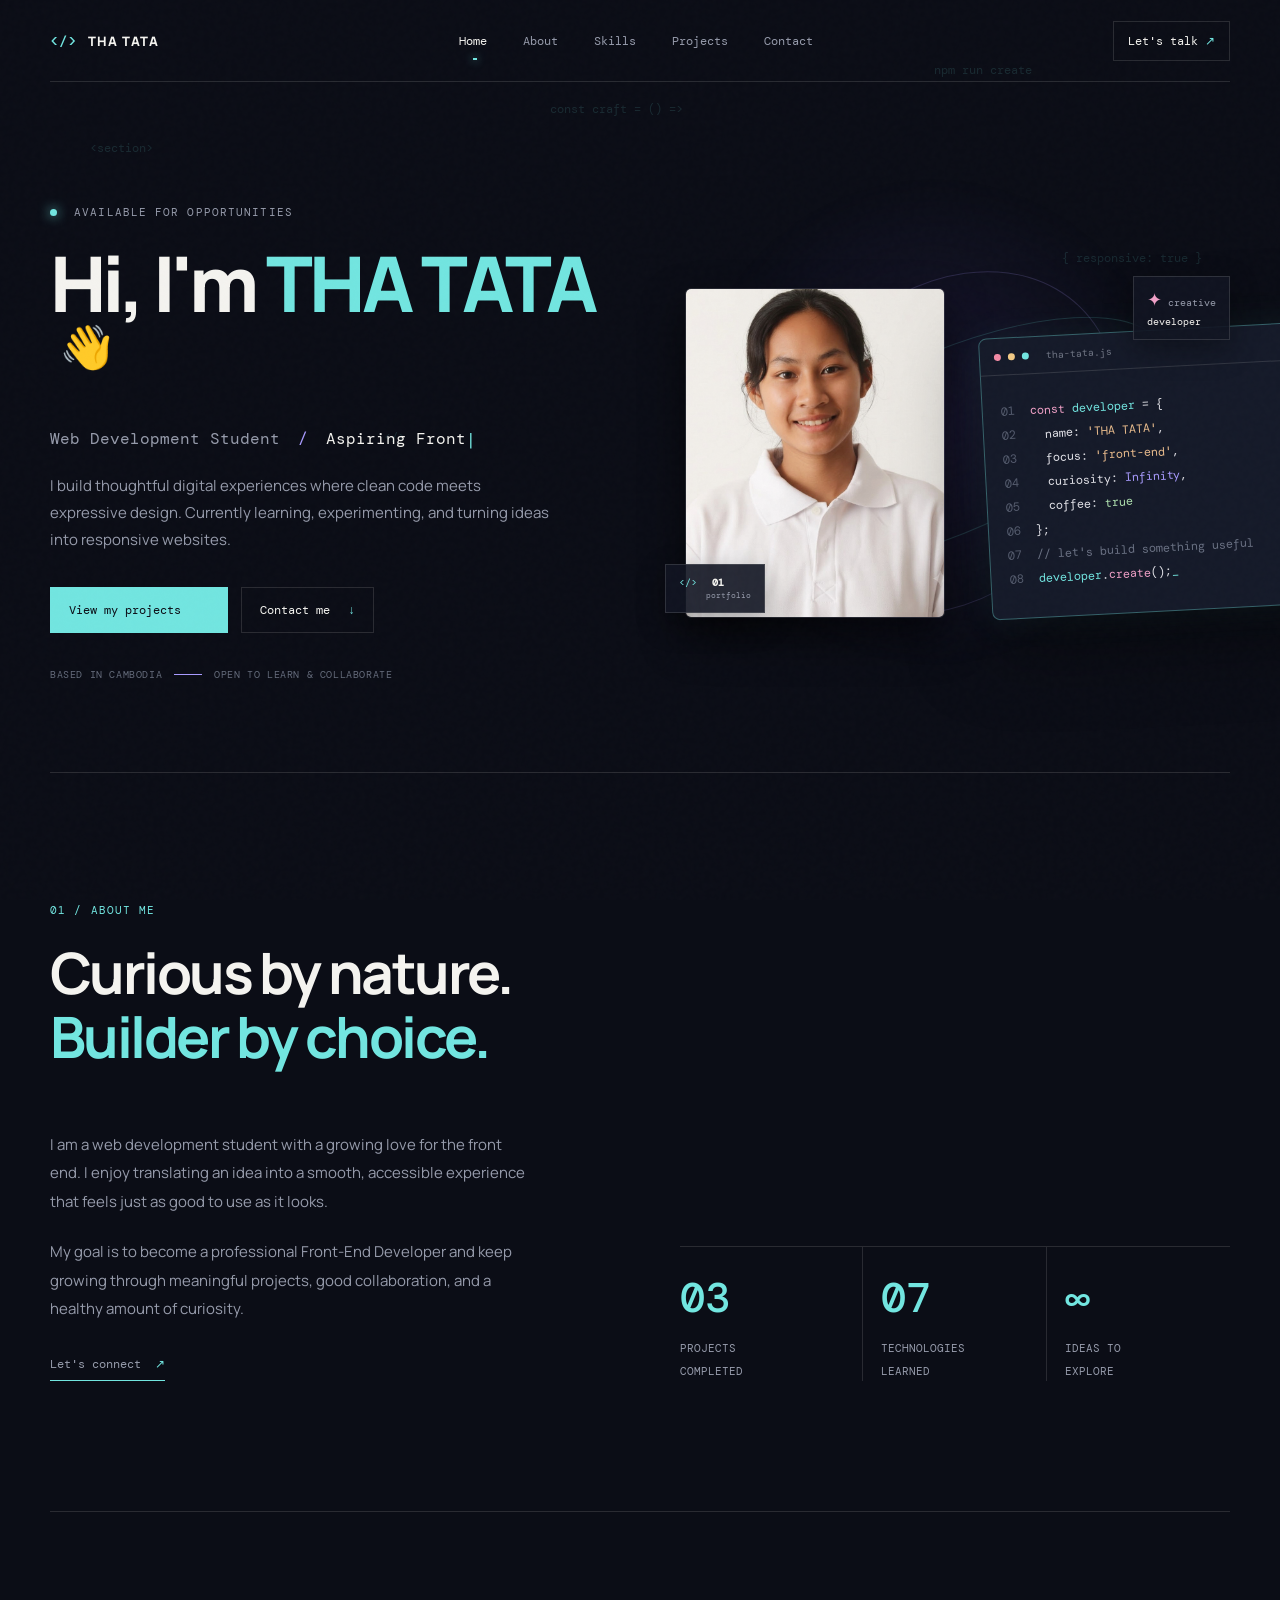
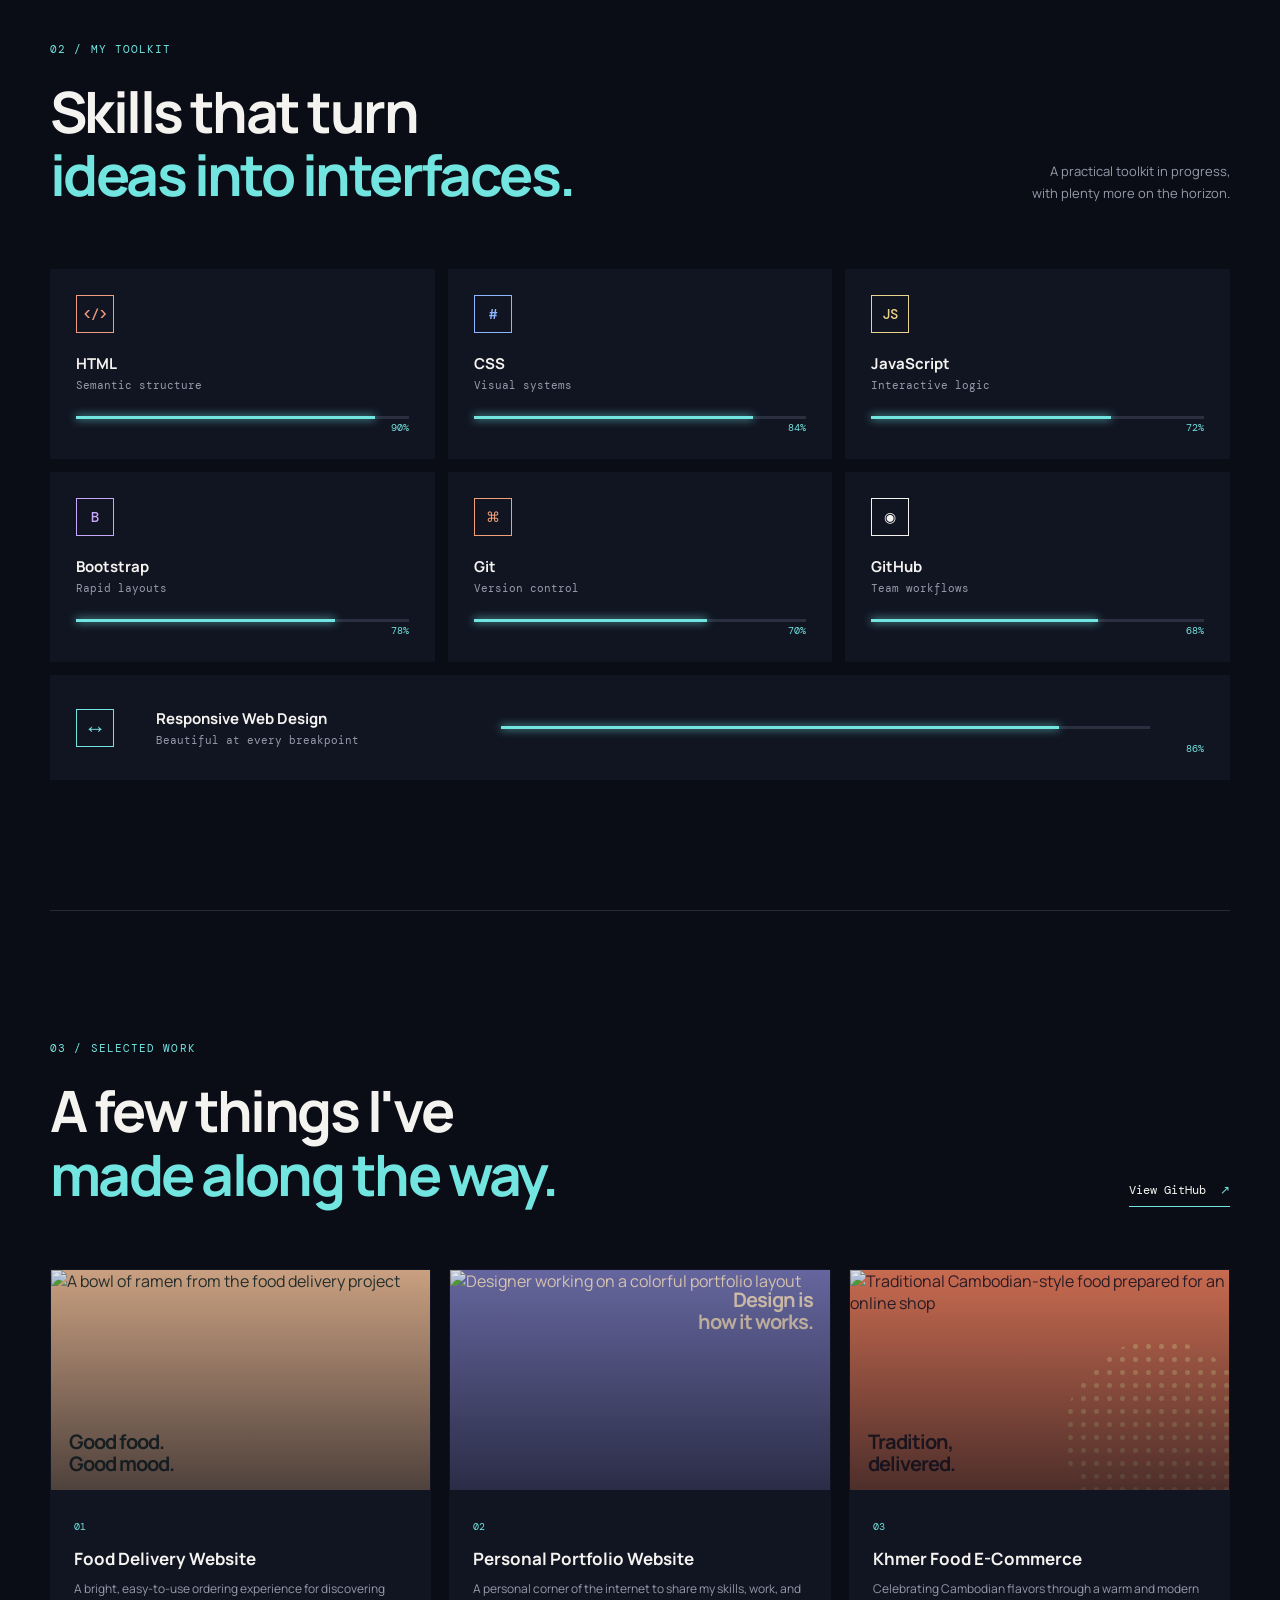
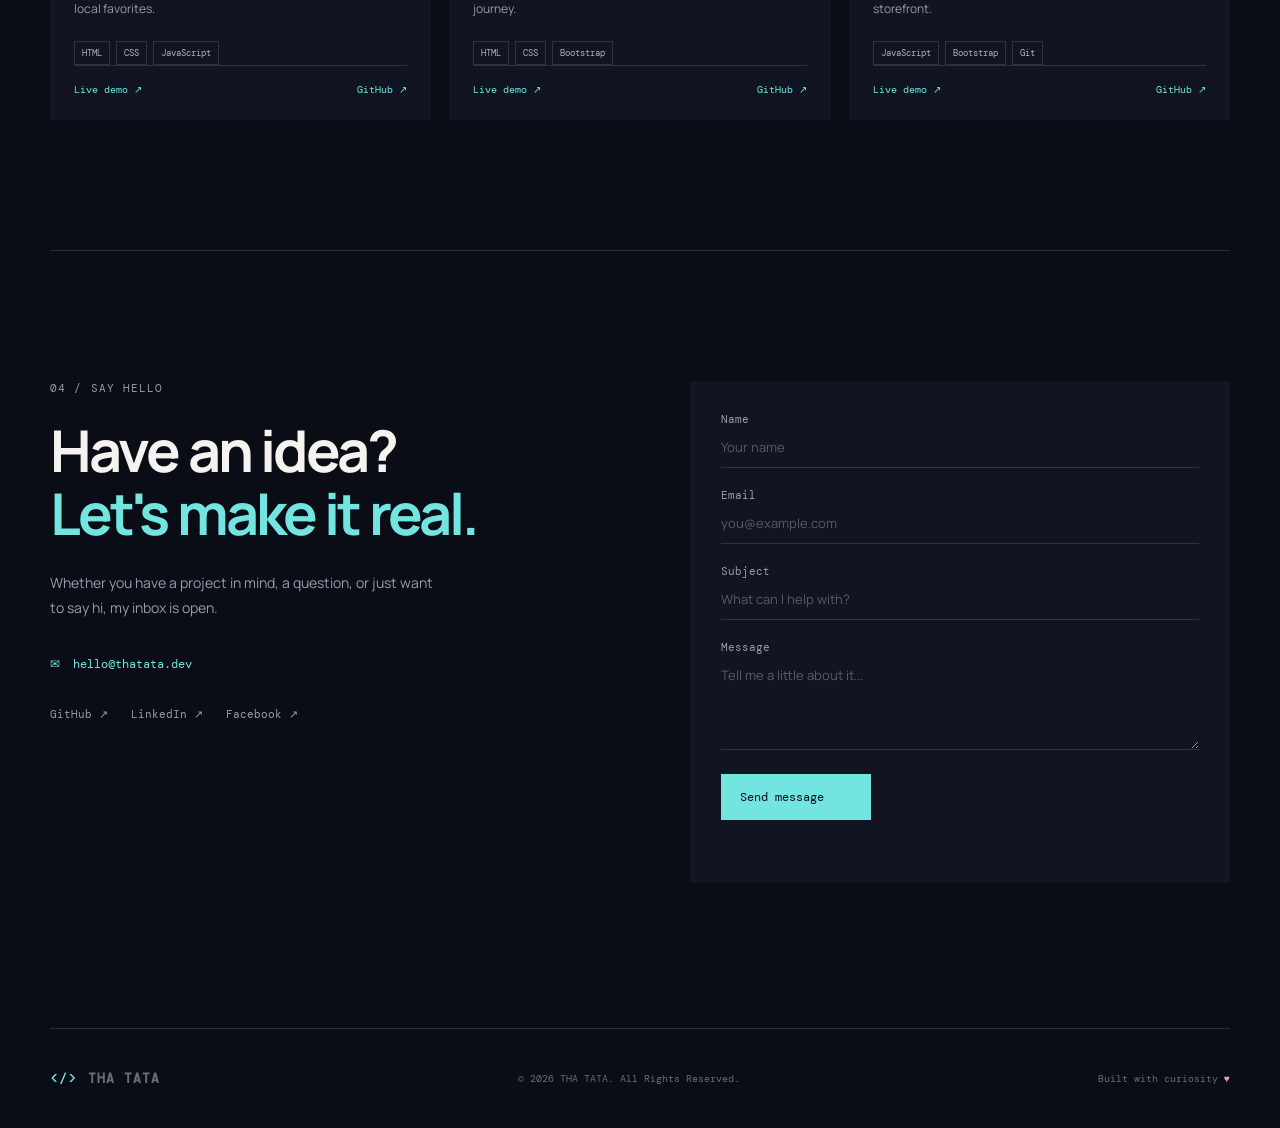
==== index.html @ 3dfee160 "create website hosting" ====
<!DOCTYPE html>
<html lang="en">
<head>
  <meta charset="UTF-8">
  <meta name="viewport" content="width=device-width, initial-scale=1.0">
  <meta name="description" content="THA TATA - Web Development Student and aspiring front-end developer portfolio.">
  <title>THA TATA</title>
  <link rel="preconnect" href="https://fonts.googleapis.com">
  <link rel="preconnect" href="https://fonts.gstatic.com" crossorigin>
  <link href="https://fonts.googleapis.com/css2?family=DM+Mono:wght@400;500&family=Manrope:wght@400;500;600;700;800&display=swap" rel="stylesheet">
  <link rel="stylesheet" href="style.css">
</head>
<body>
  <div class="site-noise" aria-hidden="true"></div>
  <div class="code-rain" aria-hidden="true"><span>&lt;section&gt;</span><span>const craft = () =&gt;</span><span>{ responsive: true }</span><span>npm run create</span><span>&lt;/&gt;</span><span>[ user.firstName ]</span></div>

  <header class="navbar" id="navbar">
    <a class="logo" href="#home" aria-label="THA TATA home">
      <span class="logo-mark">&lt;/&gt;</span>
      <span>THA TATA</span>
    </a>
    <button class="menu-toggle" type="button" aria-label="Toggle navigation" aria-expanded="false"><span></span><span></span></button>
    <nav class="nav-links" aria-label="Main navigation">
      <a class="active" href="#home">Home</a>
      <a href="#about">About</a>
      <a href="#skills">Skills</a>
      <a href="#projects">Projects</a>
      <a href="#contact">Contact</a>
    </nav>
    <a class="nav-cta" href="#contact">Let's talk <span>↗</span></a>
  </header>

  <main>
    <section class="hero section-shell" id="home">
      <div class="hero-copy reveal">
        <p class="eyebrow"><span class="status-dot"></span> Available for opportunities</p>
        <h1>Hi, I'm <em>THA TATA</em><span class="wave">👋</span></h1>
        <p class="hero-role">Web Development Student <span class="slash">/</span> <strong id="typing-text">Aspiring Front-End Developer</strong><span class="cursor">|</span></p>
        <p class="hero-description">I build thoughtful digital experiences where clean code meets expressive design. Currently learning, experimenting, and turning ideas into responsive websites.</p>
        <div class="hero-actions">
          <a class="button button-primary" href="#projects">View my projects <span>↗</span></a>
          <a class="button button-ghost" href="#contact">Contact me <span>↓</span></a>
        </div>
        <div class="hero-meta"><span>Based in Cambodia</span><span class="meta-line"></span><span>Open to learn &amp; collaborate</span></div>
      </div>
      <div class="hero-art reveal reveal-delay" aria-label="Abstract developer workspace illustration">
        <div class="orbit orbit-one"></div><div class="orbit orbit-two"></div>
         <div class="profile-photo-wrap">
           <!-- Replace this image path with your own photo, for example images/profile.jpg. -->
           <img class="profile-photo" src="/img/picter.jpg" alt="Profile portrait of THA TATA" width="200px">
         </div>
        <div class="terminal-window">
          <div class="terminal-bar"><span class="window-dot red"></span><span class="window-dot yellow"></span><span class="window-dot green"></span><span class="terminal-name">tha-tata.js</span></div>
          <div class="terminal-code"><p><span class="line-number">01</span><span class="pink">const</span> <span class="cyan">developer</span> = {</p><p><span class="line-number">02</span>&nbsp;&nbsp;name: <span class="orange">'THA TATA'</span>,</p><p><span class="line-number">03</span>&nbsp;&nbsp;focus: <span class="orange">'front-end'</span>,</p><p><span class="line-number">04</span>&nbsp;&nbsp;curiosity: <span class="purple">Infinity</span>,</p><p><span class="line-number">05</span>&nbsp;&nbsp;coffee: <span class="green-text">true</span></p><p><span class="line-number">06</span>};</p><p class="code-comment"><span class="line-number">07</span>// let's build something useful</p><p><span class="line-number">08</span><span class="cyan">developer</span>.<span class="pink">create</span>();<span class="blink">_</span></p></div>
        </div>
        <div class="floating-badge badge-top"><span>✦</span> creative<br><b>developer</b></div>
        <div class="floating-badge badge-bottom">&lt;/&gt; <b>01</b><small>portfolio</small></div>
      </div>
    </section>

    <section class="about section-shell section-block" id="about">
      <div class="section-heading reveal"><p class="eyebrow">01 / About me</p><h2>Curious by nature.<br><em>Builder by choice.</em></h2></div>
      <div class="about-grid"><div class="about-copy reveal"><p>I am a web development student with a growing love for the front end. I enjoy translating an idea into a smooth, accessible experience that feels just as good to use as it looks.</p><p>My goal is to become a professional Front-End Developer and keep growing through meaningful projects, good collaboration, and a healthy amount of curiosity.</p><a class="text-link" href="#contact">Let's connect <span>↗</span></a></div><div class="stats-grid reveal reveal-delay"><div class="stat"><strong>03</strong><span>Projects<br>completed</span></div><div class="stat"><strong>07</strong><span>Technologies<br>learned</span></div><div class="stat"><strong>∞</strong><span>Ideas to<br>explore</span></div></div></div>
    </section>

    <section class="skills section-shell section-block" id="skills">
      <div class="section-heading heading-row reveal"><div><p class="eyebrow">02 / My toolkit</p><h2>Skills that turn<br><em>ideas into interfaces.</em></h2></div><p class="heading-note">A practical toolkit in progress,<br>with plenty more on the horizon.</p></div>
      <div class="skills-grid">
        <article class="skill-card reveal"><div class="skill-icon html-icon">&lt;/&gt;</div><h3>HTML</h3><p>Semantic structure</p><div class="progress"><span style="width: 90%"></span></div><small>90%</small></article>
        <article class="skill-card reveal reveal-delay"><div class="skill-icon css-icon">#</div><h3>CSS</h3><p>Visual systems</p><div class="progress"><span style="width: 84%"></span></div><small>84%</small></article>
        <article class="skill-card reveal"><div class="skill-icon js-icon">JS</div><h3>JavaScript</h3><p>Interactive logic</p><div class="progress"><span style="width: 72%"></span></div><small>72%</small></article>
        <article class="skill-card reveal reveal-delay"><div class="skill-icon bootstrap-icon">B</div><h3>Bootstrap</h3><p>Rapid layouts</p><div class="progress"><span style="width: 78%"></span></div><small>78%</small></article>
        <article class="skill-card reveal"><div class="skill-icon git-icon">⌘</div><h3>Git</h3><p>Version control</p><div class="progress"><span style="width: 70%"></span></div><small>70%</small></article>
        <article class="skill-card reveal reveal-delay"><div class="skill-icon github-icon">◉</div><h3>GitHub</h3><p>Team workflows</p><div class="progress"><span style="width: 68%"></span></div><small>68%</small></article>
        <article class="skill-card skill-wide reveal"><div class="skill-icon responsive-icon">↔</div><div><h3>Responsive Web Design</h3><p>Beautiful at every breakpoint</p></div><div class="progress"><span style="width: 86%"></span></div><small>86%</small></article>
      </div>
    </section>

    <section class="projects section-shell section-block" id="projects">
      <div class="section-heading heading-row reveal"><div><p class="eyebrow">03 / Selected work</p><h2>A few things I've<br><em>made along the way.</em></h2></div><a class="text-link" href="https://github.com/" target="_blank" rel="noreferrer">View GitHub <span>↗</span></a></div>
      <div class="project-grid">
        <article class="project-card reveal"><div class="project-image food-image"><img src="https://images.unsplash.com/photo-1569718212165-3a8278d5f624?auto=format&amp;fit=crop&amp;w=900&amp;q=85" alt="A bowl of ramen from the food delivery project"><div class="image-overlay"></div><div class="mock-nav"><span>crave.</span><i>☰</i></div><span class="image-label">Good food.<br>Good mood.</span></div><div class="project-info"><div><span class="project-number">01</span><h3>Food Delivery Website</h3><p>A bright, easy-to-use ordering experience for discovering local favorites.</p></div><div class="tag-row"><span>HTML</span><span>CSS</span><span>JavaScript</span></div><div class="project-links"><a href="#contact">Live demo ↗</a><a href="https://github.com/" target="_blank" rel="noreferrer">GitHub ↗</a></div></div></article>
        <article class="project-card reveal reveal-delay"><div class="project-image portfolio-image"><img src="https://images.unsplash.com/photo-1558655146-d09347e92766?auto=format&amp;fit=crop&amp;w=900&amp;q=85" alt="Designer working on a colorful portfolio layout"><div class="image-overlay"></div><span class="image-label">Design is<br>how it works.</span><div class="mini-grid"></div></div><div class="project-info"><div><span class="project-number">02</span><h3>Personal Portfolio Website</h3><p>A personal corner of the internet to share my skills, work, and journey.</p></div><div class="tag-row"><span>HTML</span><span>CSS</span><span>Bootstrap</span></div><div class="project-links"><a href="#home">Live demo ↗</a><a href="https://github.com/" target="_blank" rel="noreferrer">GitHub ↗</a></div></div></article>
        <article class="project-card reveal"><div class="project-image khmer-image"><img src="https://images.unsplash.com/photo-1601050690597-df0568f70950?auto=format&amp;fit=crop&amp;w=900&amp;q=85" alt="Traditional Cambodian-style food prepared for an online shop"><div class="image-overlay"></div><div class="khmer-copy">Taste<br><b>Khmer</b></div><div class="pattern-dots"></div><span class="image-label">Tradition,<br>delivered.</span></div><div class="project-info"><div><span class="project-number">03</span><h3>Khmer Food E-Commerce</h3><p>Celebrating Cambodian flavors through a warm and modern storefront.</p></div><div class="tag-row"><span>JavaScript</span><span>Bootstrap</span><span>Git</span></div><div class="project-links"><a href="#contact">Live demo ↗</a><a href="https://github.com/" target="_blank" rel="noreferrer">GitHub ↗</a></div></div></article>
      </div>
    </section>

    <section class="contact section-shell section-block" id="contact"><div class="contact-layout"><div class="contact-copy reveal"><p class="eyebrow">04 / Say hello</p><h2>Have an idea?<br><em>Let's make it real.</em></h2><p>Whether you have a project in mind, a question, or just want to say hi, my inbox is open.</p><div class="contact-detail"><span>✉</span><a href="mailto:hello@thatata.dev">hello@thatata.dev</a></div><div class="socials"><a href="https://github.com/" target="_blank" rel="noreferrer">GitHub ↗</a><a href="https://linkedin.com/" target="_blank" rel="noreferrer">LinkedIn ↗</a><a href="https://facebook.com/" target="_blank" rel="noreferrer">Facebook ↗</a></div></div><form class="contact-form reveal reveal-delay" id="contact-form"><label>Name<input type="text" name="name" placeholder="Your name" required></label><label>Email<input type="email" name="email" placeholder="you@example.com" required></label><label>Subject<input type="text" name="subject" placeholder="What can I help with?" required></label><label>Message<textarea name="message" rows="4" placeholder="Tell me a little about it..." required></textarea></label><button class="button button-primary" type="submit">Send message <span>↗</span></button><p class="form-status" role="status" aria-live="polite"></p></form></div></section>
  </main>
  <footer class="footer section-shell"><a class="logo" href="#home"><span class="logo-mark">&lt;/&gt;</span><span>THA TATA</span></a><p>© <span id="year">2026</span> THA TATA. All Rights Reserved.</p><p>Built with curiosity <span class="footer-heart">♥</span></p></footer>
  <script src="script.js"></script>
</body>
</html>
---- style.css ----
/* Real project images sit beneath the existing card labels. */
.project-image>img {
    width: 100%;
    height: 100%;
    display: block;
    object-fit: cover;
    transition: transform .5s ease
}

.project-card:hover .project-image>img {
    transform: scale(1.06)
}

.image-overlay {
    position: absolute;
    inset: 0;
    background: linear-gradient(180deg, rgba(10, 13, 22, .1), rgba(10, 13, 22, .68));
    z-index: 1
}

.mock-nav {
    position: relative;
    z-index: 2
}

html,
body {
    overflow-x: clip
}

/* THA TATA portfolio: editorial typography meets a quiet digital night. */
:root {
    --ink: #0b0d16;
    --panel: #111522;
    --panel-light: #171c2c;
    --white: #f4f3ef;
    --muted: #969bab;
    --cyan: #72e5e0;
    --violet: #a99bff;
    --pink: #f0a0c7;
    --line: rgba(244, 243, 239, .13);
    --mono: 'DM Mono', monospace;
    --sans: 'Manrope', sans-serif
}

* {
    box-sizing: border-box
}

html {
    scroll-behavior: smooth
}

body {
    margin: 0;
    background: var(--ink);
    color: var(--white);
    font-family: var(--sans);
    overflow-x: hidden
}

a {
    color: inherit;
    text-decoration: none
}

button,
input,
textarea {
    font: inherit
}

.site-noise {
    position: fixed;
    inset: 0;
    pointer-events: none;
    opacity: .035;
    z-index: 10;
    background-image: url("data:image/svg+xml,%3Csvg viewBox='0 0 180 180' xmlns='http://www.w3.org/2000/svg'%3E%3Cfilter id='n'%3E%3CfeTurbulence type='fractalNoise' baseFrequency='.9' numOctaves='4' stitchTiles='stitch'/%3E%3C/filter%3E%3Crect width='100%25' height='100%25' filter='url(%23n)' opacity='.5'/%3E%3C/svg%3E")
}

.code-rain {
    position: absolute;
    inset: 0;
    height: 780px;
    overflow: hidden;
    pointer-events: none;
    color: var(--cyan);
    font: 12px var(--mono);
    opacity: .13
}

.code-rain span {
    position: absolute;
    animation: drift 14s linear infinite
}

.code-rain span:nth-child(1) {
    left: 7%;
    top: 18%
}

.code-rain span:nth-child(2) {
    left: 43%;
    top: 13%;
    animation-delay: 3s
}

.code-rain span:nth-child(3) {
    left: 83%;
    top: 32%;
    animation-delay: 1s
}

.code-rain span:nth-child(4) {
    left: 73%;
    top: 8%;
    animation-delay: 5s
}

.code-rain span:nth-child(5) {
    left: 30%;
    top: 55%;
    animation-delay: 7s
}

.code-rain span:nth-child(6) {
    left: 92%;
    top: 67%;
    animation-delay: 2s
}

@keyframes drift {

    0%,
    100% {
        transform: translateY(0);
        opacity: .08
    }

    50% {
        transform: translateY(35px);
        opacity: .3
    }
}

.section-shell {
    width: min(1180px, calc(100% - 64px));
    margin: 0 auto
}

.navbar {
    width: min(1180px, calc(100% - 64px));
    height: 82px;
    margin: auto;
    display: flex;
    align-items: center;
    justify-content: space-between;
    position: relative;
    z-index: 20;
    border-bottom: 1px solid var(--line)
}

.logo {
    display: flex;
    align-items: center;
    gap: 11px;
    font-size: 13px;
    font-weight: 800;
    letter-spacing: .08em
}

.logo-mark {
    color: var(--cyan);
    font: 500 14px var(--mono)
}

.nav-links {
    display: flex;
    gap: 36px;
    font: 12px var(--mono);
    color: var(--muted)
}

.nav-links a {
    transition: color .25s;
    position: relative
}

.nav-links a:hover,
.nav-links a.active {
    color: var(--white)
}

.nav-links a.active:after {
    content: '';
    position: absolute;
    height: 2px;
    width: 4px;
    background: var(--cyan);
    bottom: -11px;
    left: 50%;
    box-shadow: 0 0 8px var(--cyan)
}

.nav-cta {
    font: 12px var(--mono);
    border: 1px solid var(--line);
    padding: 11px 14px;
    transition: .25s
}

.nav-cta span,
.button span,
.text-link span {
    color: var(--cyan)
}

.nav-cta:hover {
    border-color: var(--cyan);
    box-shadow: 0 0 18px rgba(114, 229, 224, .15)
}

.menu-toggle {
    display: none;
    background: none;
    border: 0;
    color: var(--white)
}

.hero {
    min-height: 690px;
    display: grid;
    grid-template-columns: 1fr 1fr;
    align-items: center;
    gap: 50px;
    padding-top: 32px;
    position: relative
}

.hero:before {
    content: '';
    position: absolute;
    width: 500px;
    height: 500px;
    border-radius: 50%;
    right: 4%;
    top: 90px;
    background: radial-gradient(circle, rgba(93, 71, 179, .18), transparent 68%);
    filter: blur(10px);
    pointer-events: none
}

.eyebrow {
    font: 11px var(--mono);
    letter-spacing: .1em;
    text-transform: uppercase;
    color: var(--muted);
    margin: 0 0 24px
}

.status-dot {
    display: inline-block;
    width: 7px;
    height: 7px;
    border-radius: 50%;
    background: var(--cyan);
    margin-right: 9px;
    box-shadow: 0 0 12px var(--cyan)
}

h1,
h2,
h3,
p {
    margin-top: 0
}

h1 {
    font-size: clamp(43px, 6vw, 78px);
    line-height: 1.05;
    letter-spacing: -.05em;
    margin-bottom: 23px;
    font-weight: 800
}

h1 em,
h2 em {
    font-style: normal;
    color: var(--cyan)
}

.wave {
    font-size: .55em;
    margin-left: 10px;
    vertical-align: top
}

.hero-role {
    font: 16px var(--mono);
    color: var(--muted);
    margin-bottom: 23px
}

.hero-role strong {
    color: var(--white);
    font-weight: 400
}

.slash {
    color: var(--violet);
    margin: 0 8px
}

.profile-photo {
  width: 100%;
  height: 100%;
  object-fit: cover;
  object-position: center;
  display: block;
}

.profile-photo-wrap {
  position: absolute;
  left: 0;
  top: 50px;
  width: 240px;
  height: 300px;
  z-index: 1; /* Sits behind terminal window */
  border-radius: 4px;
  overflow: hidden;
  box-shadow: 0 15px 35px rgba(0, 0, 0, 0.4);
}

.terminal-window {
  position: relative;
  z-index: 2; /* Sits in front of photo */
  margin-left: 140px; /* Overlaps photo */
}
/* ប្រអប់រូបថត (នៅខាងក្រោម) */
.profile-photo-wrap {
  position: absolute;
  left: 20px;
  top: 70px;
  width: 260px;
  height: 330px;
  z-index: 1; /* នៅពីក្រោមផ្ទាំងកូដ */
  border-radius: 6px;
  overflow: hidden;
  box-shadow: 0 20px 40px rgba(0, 0, 0, 0.6);
  border: 1px solid rgba(255, 255, 255, 0.1);
}

/* ផ្ទាំងកូដ / Terminal (នៅពីលើរូបថត) */
.terminal-window {
  position: absolute;
  left: 180px;
  top: 110px;
  width: 400px;
  z-index: 2; /* នៅពីលើរូបថត */
  background-color: #0e131f;
  border: 1px solid rgba(255, 255, 255, 0.1);
  border-radius: 8px;
  box-shadow: 0 25px 50px rgba(0, 0, 0, 0.7);
  overflow: hidden;
  font-family: 'DM Mono', monospace;
}
.cursor {
    color: var(--cyan);
    animation: blink 1s step-end infinite
}

@keyframes blink {
    50% {
        opacity: 0
    }
}

.hero-description {
    max-width: 500px;
    color: var(--muted);
    line-height: 1.8;
    font-size: 15px
}

.hero-actions {
    display: flex;
    gap: 13px;
    margin: 34px 0 35px
}

.button {
    display: inline-flex;
    align-items: center;
    gap: 18px;
    border: 1px solid transparent;
    padding: 14px 18px;
    font: 12px var(--mono);
    cursor: pointer;
    transition: .3s
}

.button-primary {
    background: var(--cyan);
    color: var(--ink)
}

.button-primary:hover {
    background: var(--white);
    box-shadow: 0 0 25px rgba(114, 229, 224, .32);
    transform: translateY(-2px)
}

.button-ghost {
    border-color: var(--line);
    color: var(--white)
}

.button-ghost:hover {
    border-color: var(--cyan);
    transform: translateY(-2px)
}

.hero-meta {
    display: flex;
    align-items: center;
    gap: 12px;
    color: #646b7b;
    font: 10px var(--mono);
    text-transform: uppercase;
    letter-spacing: .06em
}

.meta-line {
    width: 28px;
    height: 1px;
    background: var(--violet)
}

.hero-art {
    height: 450px;
    position: relative;
    display: flex;
    align-items: center;
    justify-content: center
}

.orbit {
    position: absolute;
    border: 1px solid rgba(114, 229, 224, .18);
    border-radius: 50%;
    transform: rotate(-24deg)
}

.orbit-one {
    width: 470px;
    height: 180px
}

.orbit-two {
    width: 300px;
    height: 380px;
    transform: rotate(44deg);
    border-color: rgba(169, 155, 255, .18)
}

.terminal-window {
    width: min(410px, 90%);
    background: #151a29;
    border: 1px solid rgba(114, 229, 224, .35);
    box-shadow: 0 20px 80px rgba(0, 0, 0, .5), 0 0 35px rgba(114, 229, 224, .09);
    z-index: 2;
    transform: rotate(-3deg);
    animation: float 6s ease-in-out infinite
}

.terminal-bar {
    height: 37px;
    border-bottom: 1px solid var(--line);
    display: flex;
    align-items: center;
    gap: 7px;
    padding: 0 14px
}

.window-dot {
    width: 7px;
    height: 7px;
    border-radius: 50%
}

.red {
    background: #f28aa5
}

.yellow {
    background: #f2ca85
}

.green {
    background: var(--cyan)
}

.terminal-name {
    font: 10px var(--mono);
    color: #6f7483;
    margin-left: 10px
}

.terminal-code {
    padding: 24px 18px 27px;
    font: 12px/2 var(--mono);
    color: #e2e2e8
}

.terminal-code p {
    margin: 0
}

.line-number {
    display: inline-block;
    color: #555c6e;
    width: 29px
}

.pink {
    color: var(--pink)
}

.cyan {
    color: var(--cyan)
}

.orange {
    color: #e8bb8c
}

.purple {
    color: var(--violet)
}

.green-text {
    color: #b0e2b0
}

.code-comment {
    color: #697082
}

.blink {
    color: var(--cyan)
}

.floating-badge {
    position: absolute;
    font: 10px var(--mono);
    line-height: 1.5;
    background: rgba(17, 21, 34, .9);
    border: 1px solid var(--line);
    padding: 10px 13px;
    z-index: 3;
    box-shadow: 0 10px 30px #0005
}

.badge-top {
    top: 58px;
    right: 0;
    color: var(--muted)
}

.badge-top span {
    color: var(--pink);
    font-size: 18px
}

.badge-top b {
    color: var(--white);
    font-weight: 400
}

.badge-bottom {
    bottom: 55px;
    left: 0;
    color: var(--cyan)
}

.badge-bottom b {
    color: var(--white);
    margin-left: 9px
}

.badge-bottom small {
    display: block;
    color: var(--muted);
    margin-left: 27px
}

.section-block {
    padding: 130px 0;
    border-top: 1px solid var(--line)
}

.section-heading h2 {
    font-size: clamp(34px, 4.5vw, 57px);
    line-height: 1.12;
    letter-spacing: -.045em;
    margin: 0
}

.section-heading .eyebrow {
    color: var(--cyan)
}

.about-grid {
    display: grid;
    grid-template-columns: 1fr 1fr;
    gap: 80px;
    margin-top: 62px
}

.about-copy {
    max-width: 480px;
    color: var(--muted);
    line-height: 1.9;
    font-size: 15px
}

.about-copy p {
    margin-bottom: 22px
}

.text-link {
    display: inline-flex;
    gap: 14px;
    border-bottom: 1px solid var(--cyan);
    padding-bottom: 8px;
    font: 12px var(--mono);
    margin-top: 10px
}

.stats-grid {
    display: grid;
    grid-template-columns: repeat(3, 1fr);
    align-self: end;
    border-top: 1px solid var(--line)
}

.stat {
    padding: 23px 18px 0 0;
    border-right: 1px solid var(--line)
}

.stat:not(:first-child) {
    padding-left: 18px
}

.stat:last-child {
    border: 0
}

.stat strong {
    display: block;
    color: var(--cyan);
    font: 500 42px var(--mono);
    margin-bottom: 10px
}

.stat span {
    font: 11px/1.6 var(--mono);
    color: var(--muted);
    text-transform: uppercase
}

.heading-row {
    display: flex;
    justify-content: space-between;
    align-items: end
}

.heading-note {
    color: var(--muted);
    font-size: 13px;
    line-height: 1.7;
    margin: 0 0 3px;
    text-align: right
}

.skills-grid {
    display: grid;
    grid-template-columns: repeat(3, 1fr);
    gap: 13px;
    margin-top: 62px
}

.skill-card {
    background: var(--panel);
    border: 1px solid transparent;
    padding: 25px;
    position: relative;
    min-height: 190px;
    transition: .3s
}

.skill-card:hover {
    border-color: rgba(114, 229, 224, .4);
    transform: translateY(-5px);
    box-shadow: 0 15px 35px #0003
}

.skill-icon {
    width: 38px;
    height: 38px;
    display: grid;
    place-items: center;
    border: 1px solid currentColor;
    font: 500 14px var(--mono);
    margin-bottom: 20px
}

.html-icon {
    color: #f29c7e
}

.css-icon {
    color: #8eb5ff
}

.js-icon {
    color: #e9d28b
}

.bootstrap-icon {
    color: #c8a7ff
}

.git-icon {
    color: #f3a078
}

.github-icon {
    color: var(--white)
}

.responsive-icon {
    color: var(--cyan);
    font-size: 22px
}

.skill-card h3 {
    font-size: 15px;
    margin-bottom: 4px
}

.skill-card p {
    font: 11px var(--mono);
    color: var(--muted);
    margin-bottom: 24px
}

.progress {
    height: 3px;
    background: #2a3040
}

.progress span {
    height: 100%;
    display: block;
    background: var(--cyan);
    box-shadow: 0 0 8px var(--cyan)
}

.skill-card small {
    position: absolute;
    right: 25px;
    bottom: 24px;
    color: var(--cyan);
    font: 10px var(--mono)
}

.skill-wide {
    grid-column: span 3;
    display: grid;
    grid-template-columns: 60px 1fr 2fr 34px;
    align-items: center;
    gap: 20px;
    min-height: 105px
}

.skill-wide .skill-icon {
    margin: 0
}

.skill-wide p {
    margin: 4px 0 0
}

.project-grid {
    display: grid;
    grid-template-columns: repeat(3, 1fr);
    gap: 18px;
    margin-top: 62px
}

.project-card {
    background: var(--panel);
    border: 1px solid transparent;
    transition: .3s;
    overflow: hidden;
    display: flex;
    flex-direction: column
}

.project-card:hover {
    border-color: rgba(114, 229, 224, .4);
    transform: translateY(-6px)
}

.project-image {
    height: 220px;
    position: relative;
    overflow: hidden
}

.food-image {
    background: #dfb08c;
    color: #27332f
}

.portfolio-image {
    background: #6f70ad;
    color: #f5dfc6
}

.khmer-image {
    background: #dd7556;
    color: #301d27
}

.mock-nav {
    display: flex;
    justify-content: space-between;
    padding: 17px 18px;
    font: 600 12px var(--mono)
}

.mock-nav i {
    font-style: normal
}

.food-dish {
    font-size: 94px;
    text-align: center;
    filter: drop-shadow(0 10px 7px #825b3b66);
    margin-top: 18px;
    transform: rotate(-8deg)
}

.image-label {
    position: absolute;
    left: 18px;
    bottom: 15px;
    font: 700 20px/1.1 var(--sans);
    letter-spacing: -.05em
}

.portfolio-image .image-label {
    top: 19px;
    left: auto;
    right: 17px;
    text-align: right
}

.mini-portrait {
    position: absolute;
    left: 34px;
    bottom: -19px;
    width: 137px;
    height: 173px;
    background: #e5bc9f;
    border-radius: 70px 70px 0 0;
    display: grid;
    place-items: center;
    color: #805878;
    font: 800 43px var(--sans)
}

.mini-grid {
    position: absolute;
    inset: 0;
    background: linear-gradient(90deg, transparent 49.5%, #ffffff20 50%, transparent 50.5%), linear-gradient(0deg, transparent 49.5%, #ffffff20 50%, transparent 50.5%);
    background-size: 48px 48px
}

.khmer-copy {
    font: 14px var(--mono);
    padding: 25px
}

.khmer-copy b {
    font: 800 42px var(--sans);
    letter-spacing: -.08em
}

.pattern-dots {
    position: absolute;
    right: -25px;
    bottom: -40px;
    width: 190px;
    height: 190px;
    border-radius: 50%;
    background: radial-gradient(#ffd28a 2px, transparent 3px);
    background-size: 13px 13px;
    opacity: .6
}

.project-info {
    padding: 23px;
    display: flex;
    flex: 1;
    flex-direction: column
}

.project-number {
    color: var(--cyan);
    font: 10px var(--mono)
}

.project-info h3 {
    font-size: 17px;
    margin: 12px 0 9px
}

.project-info p {
    color: var(--muted);
    font-size: 12px;
    line-height: 1.65;
    margin-bottom: 22px
}

.tag-row {
    display: flex;
    gap: 6px;
    flex-wrap: wrap
}

.tag-row span {
    font: 9px var(--mono);
    color: #aab0bd;
    border: 1px solid var(--line);
    padding: 5px 7px
}

.project-links {
    display: flex;
    justify-content: space-between;
    border-top: 1px solid var(--line);
    margin-top: auto;
    padding-top: 17px
}

.project-links a {
    font: 10px var(--mono);
    color: var(--cyan)
}

.contact {
    padding-bottom: 145px
}

.contact-layout {
    display: grid;
    grid-template-columns: 1fr 1fr;
    gap: 100px
}

.contact-copy h2 {
    font-size: clamp(37px, 4.5vw, 58px);
    line-height: 1.1;
    letter-spacing: -.05em;
    margin-bottom: 25px
}

.contact-copy>p:not(.eyebrow) {
    color: var(--muted);
    font-size: 14px;
    line-height: 1.8;
    max-width: 390px
}

.contact-detail {
    display: flex;
    align-items: center;
    gap: 13px;
    margin: 35px 0;
    font: 12px var(--mono);
    color: var(--cyan)
}

.socials {
    display: flex;
    gap: 23px;
    font: 11px var(--mono);
    color: var(--muted)
}

.socials a:hover {
    color: var(--cyan)
}

.contact-form {
    background: var(--panel);
    padding: 31px
}

.contact-form label {
    font: 11px var(--mono);
    color: var(--muted);
    display: block;
    margin-bottom: 20px
}

.contact-form input,
.contact-form textarea {
    display: block;
    width: 100%;
    border: 0;
    border-bottom: 1px solid var(--line);
    background: transparent;
    color: var(--white);
    padding: 12px 0 11px;
    outline: 0;
    resize: vertical;
    font: 13px var(--sans)
}

.contact-form input:focus,
.contact-form textarea:focus {
    border-color: var(--cyan)
}

.contact-form input::placeholder,
.contact-form textarea::placeholder {
    color: #555b6b
}

.contact-form .button {
    margin-top: 4px
}

.form-status {
    font: 11px var(--mono);
    color: var(--cyan);
    margin: 16px 0 0;
    min-height: 16px
}

.footer {
    border-top: 1px solid var(--line);
    height: 100px;
    display: flex;
    align-items: center;
    justify-content: space-between;
    color: #666c7a;
    font: 10px var(--mono)
}

.footer p {
    margin: 0
}

.footer-heart {
    color: var(--pink)
}

.reveal {
    opacity: 0;
    transform: translateY(22px);
    transition: opacity .7s ease, transform .7s ease
}

.reveal.visible {
    opacity: 1;
    transform: none
}

.reveal-delay {
    transition-delay: .13s
}

@keyframes float {
    50% {
        transform: rotate(-1deg) translateY(-12px)
    }
}

@media(max-width:800px) {

    .section-shell,
    .navbar {
        width: min(100% - 36px, 600px)
    }

    .navbar {
        height: 70px
    }

    .nav-cta,
    .nav-links {
        display: none
    }

    .menu-toggle {
        display: flex;
        flex-direction: column;
        gap: 6px;
        width: 32px;
        padding: 7px
    }

    .menu-toggle span {
        height: 1px;
        width: 19px;
        background: var(--white);
        display: block
    }

    .nav-links.open {
        display: flex;
        position: absolute;
        top: 70px;
        left: 0;
        right: 0;
        background: var(--panel);
        padding: 22px;
        flex-direction: column;
        gap: 20px;
        border: 1px solid var(--line)
    }

    .hero {
        grid-template-columns: 1fr;
        min-height: auto;
        padding: 105px 0 100px
    }

    .hero-art {
        height: 380px;
        margin-top: 5px
    }

    .hero:before {
        right: -80px
    }

    .section-block {
        padding: 90px 0
    }

    .about-grid,
    .contact-layout {
        grid-template-columns: 1fr;
        gap: 50px
    }

    .skills-grid {
        grid-template-columns: repeat(2, 1fr)
    }

    .skill-wide {
        grid-column: span 2
    }

    .project-grid {
        grid-template-columns: 1fr
    }

    .heading-row {
        display: block
    }

    .heading-note {
        text-align: left;
        margin-top: 22px
    }

    .footer {
        height: auto;
        gap: 20px;
        flex-wrap: wrap;
        padding: 28px 0
    }

    .footer p:last-child {
        width: 100%
    }
}

@media(max-width:480px) {
    h1 {
        font-size: 43px
    }

    .hero-role {
        font-size: 13px;
        line-height: 2
    }

    .hero-actions {
        flex-wrap: wrap
    }

    .hero-meta {
        font-size: 8px
    }

    .hero-art {
        height: 330px
    }

    .terminal-code {
        font-size: 10px;
        padding: 18px 10px
    }

    .terminal-window {
        width: 100%
    }

    .orbit-one {
        width: 350px
    }

    .orbit-two {
        height: 300px;
        width: 230px
    }

    .badge-top {
        right: -5px;
        top: 24px
    }

    .badge-bottom {
        left: -5px;
        bottom: 25px
    }

    .stats-grid {
        gap: 0
    }

    .stat strong {
        font-size: 30px
    }

    .stat span {
        font-size: 9px
    }

    .skills-grid {
        grid-template-columns: 1fr
    }

    .skill-wide {
        grid-column: span 1;
        display: block
    }

    .skill-wide .skill-icon {
        margin-bottom: 20px
    }

    .skill-wide .progress {
        margin-top: 25px
    }

    .project-image {
        height: 200px
    }

    .contact-form {
        padding: 22px
    }

    .socials {
        gap: 13px;
        font-size: 10px
    }
}
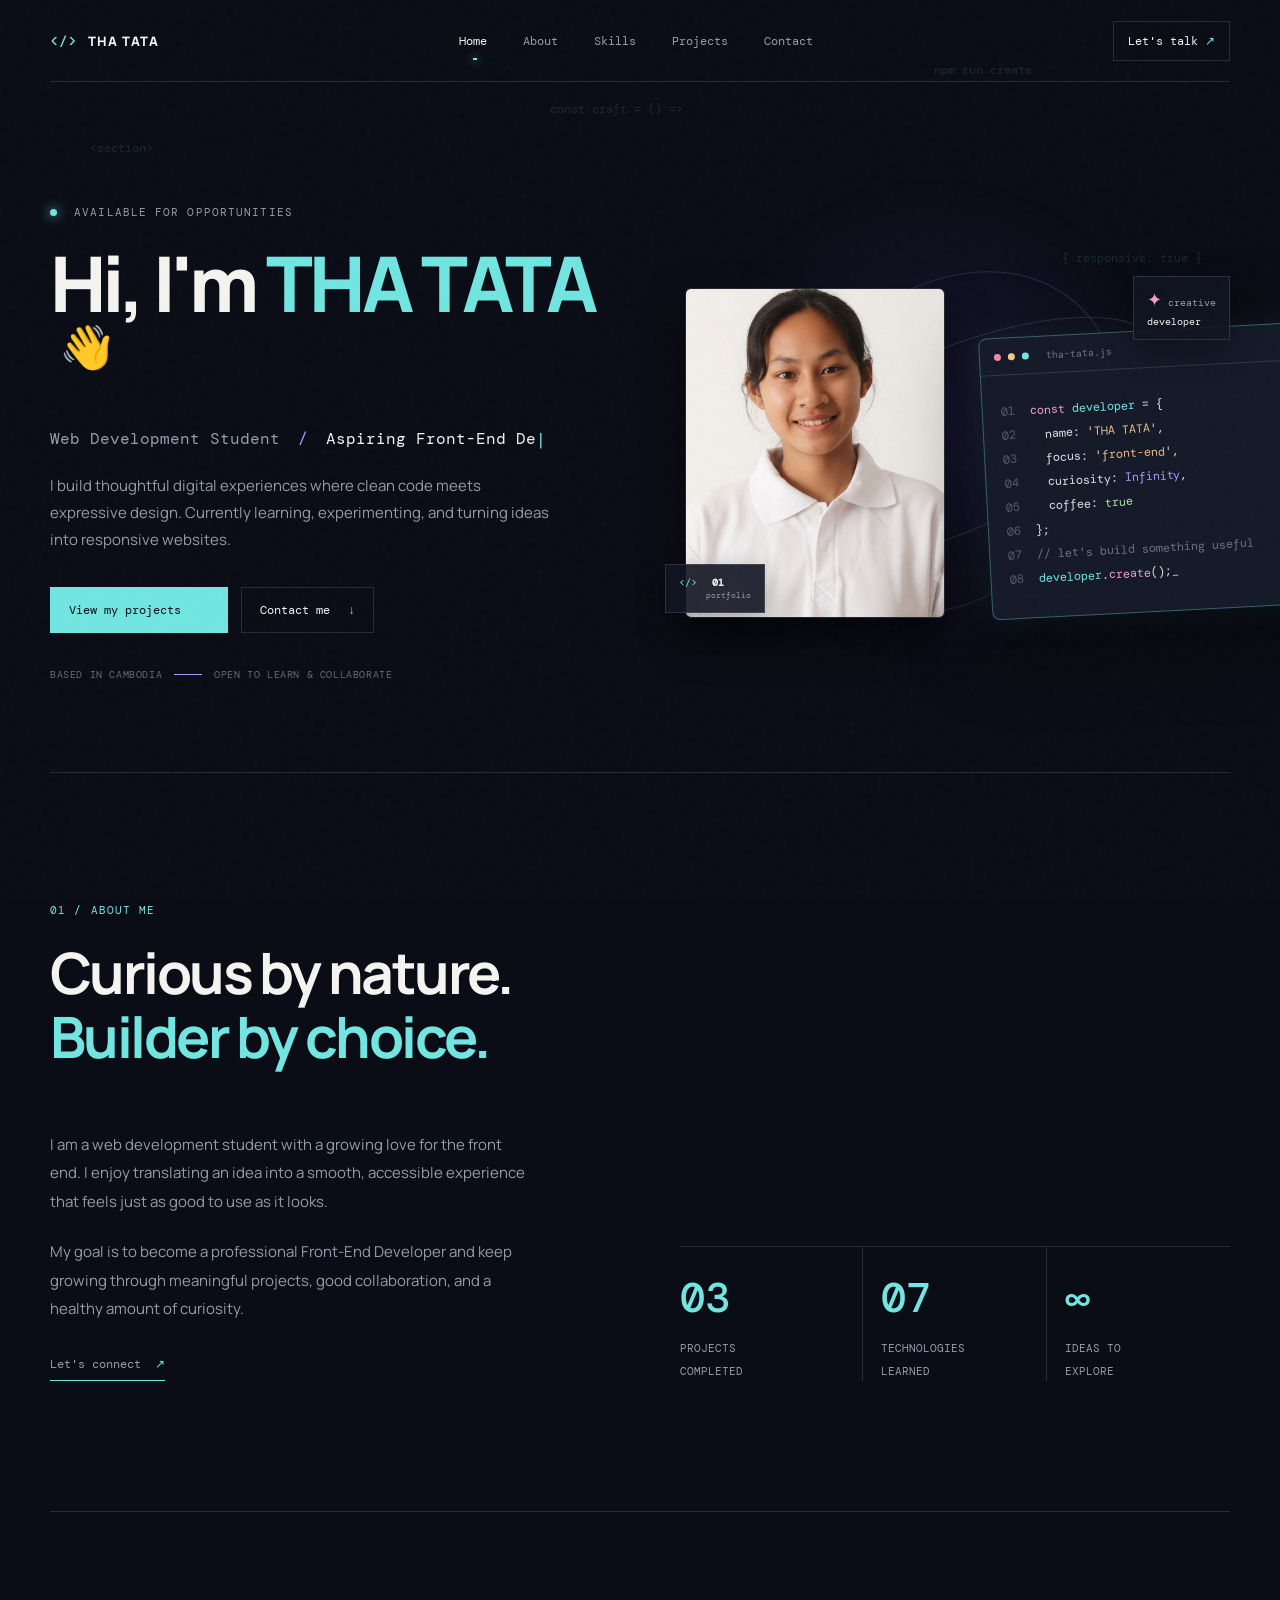
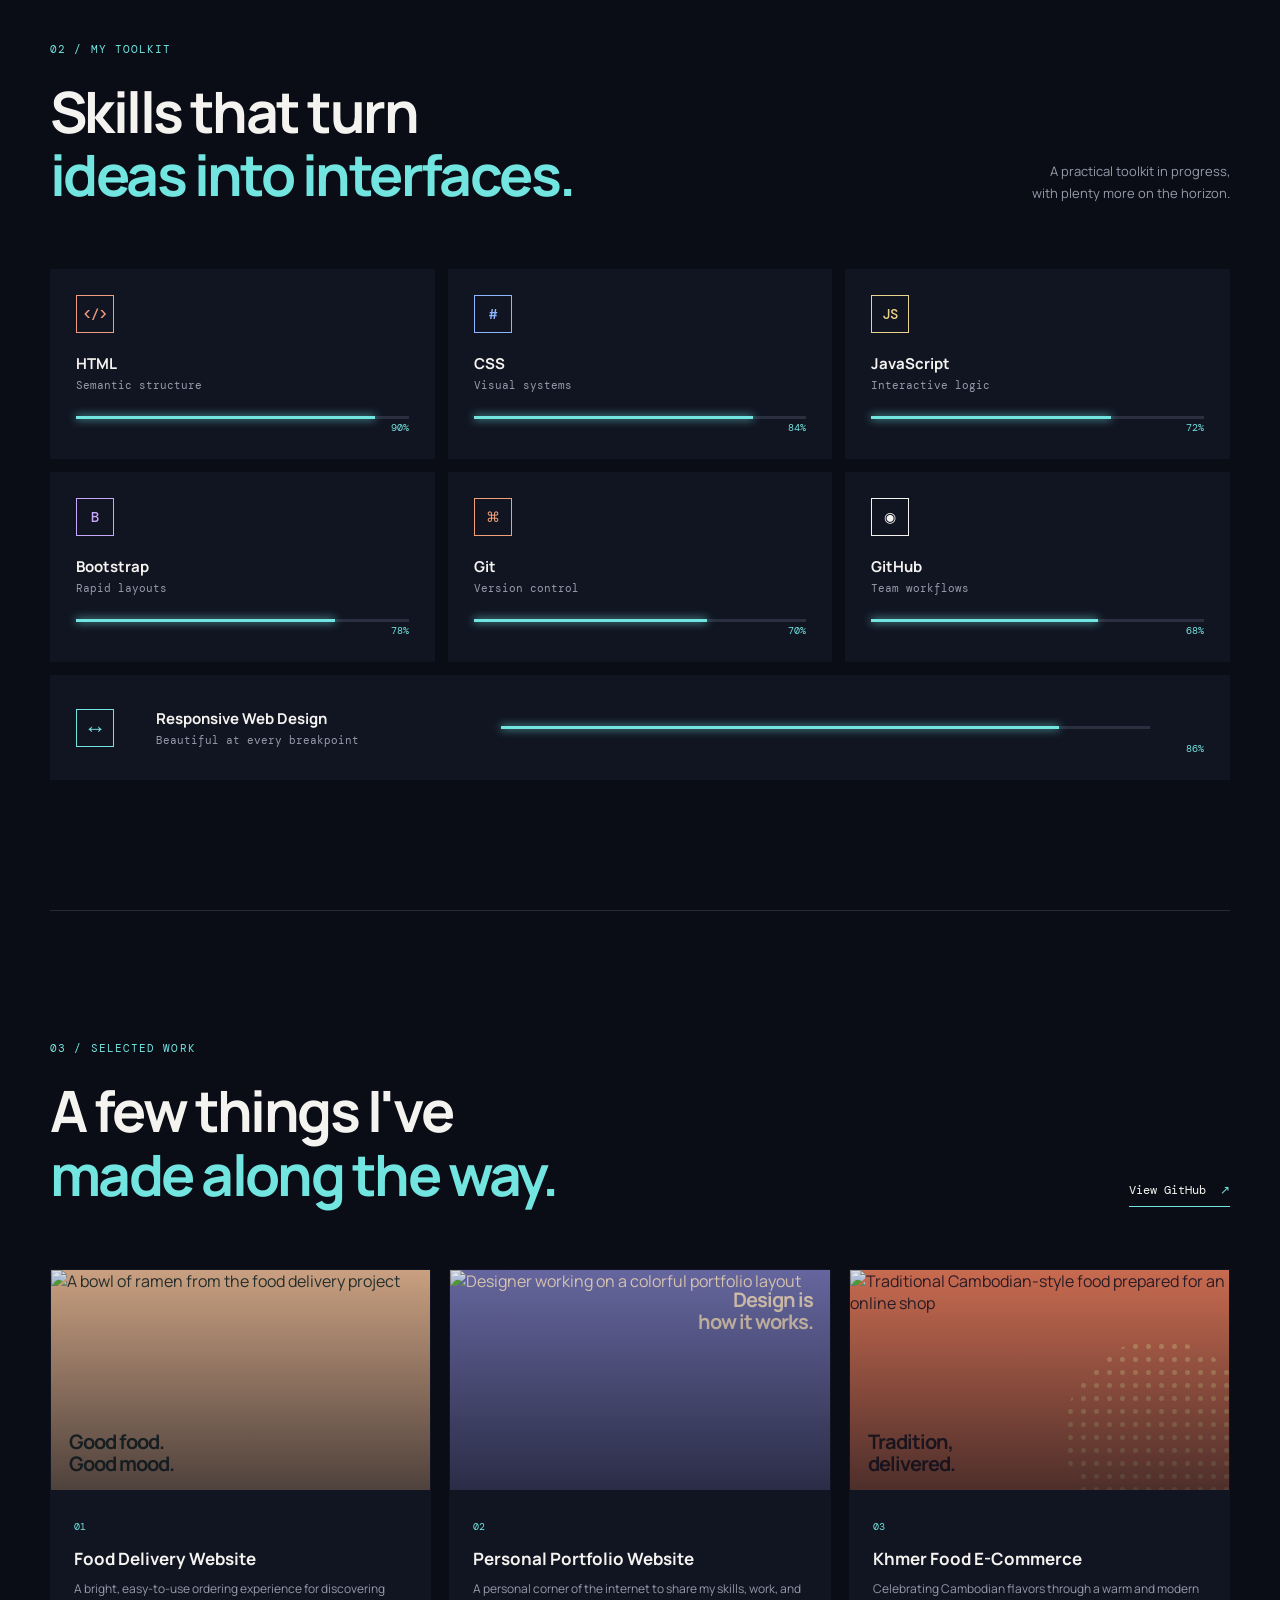
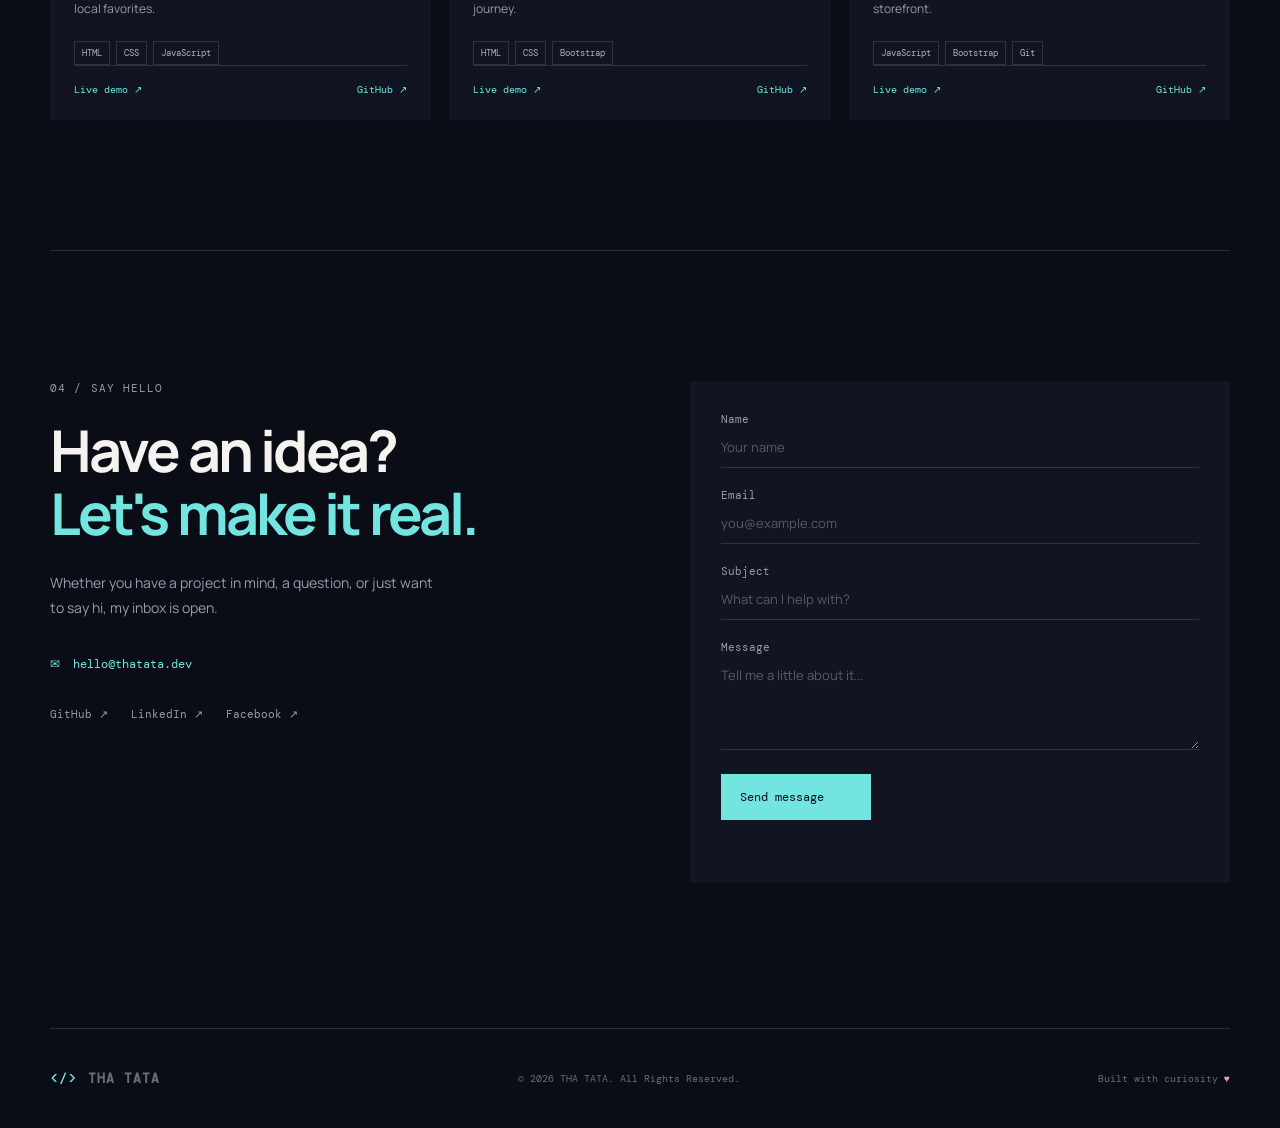
==== commit 8a05e583: "create website hosting" ====
--- a/index.html
+++ b/index.html
@@ -9,6 +9,7 @@
   <link rel="preconnect" href="https://fonts.gstatic.com" crossorigin>
   <link href="https://fonts.googleapis.com/css2?family=DM+Mono:wght@400;500&family=Manrope:wght@400;500;600;700;800&display=swap" rel="stylesheet">
   <link rel="stylesheet" href="style.css">
+  <meta name="google-site-verification" content="SxsVeBdq_ehCectCloHeXul_svuyz2scwC3Cc-6Xpy0" />
 </head>
 <body>
   <div class="site-noise" aria-hidden="true"></div>
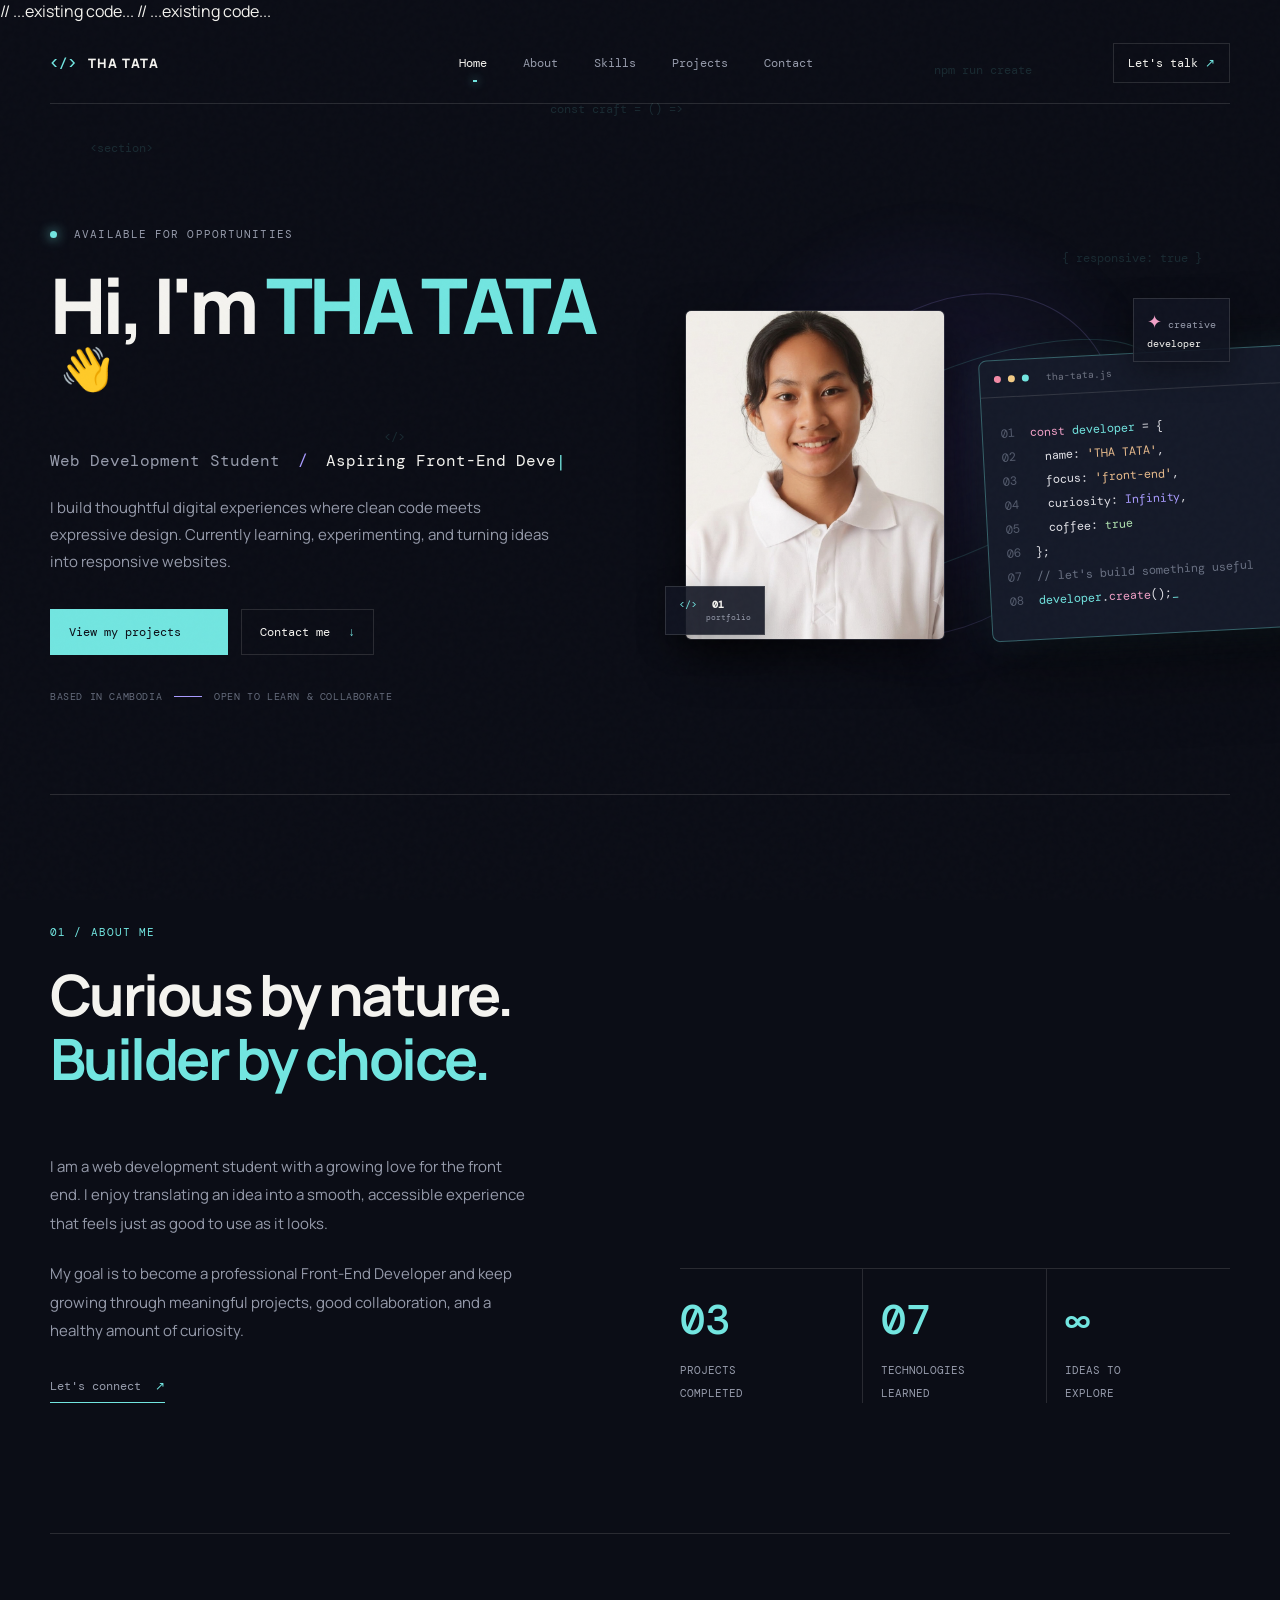
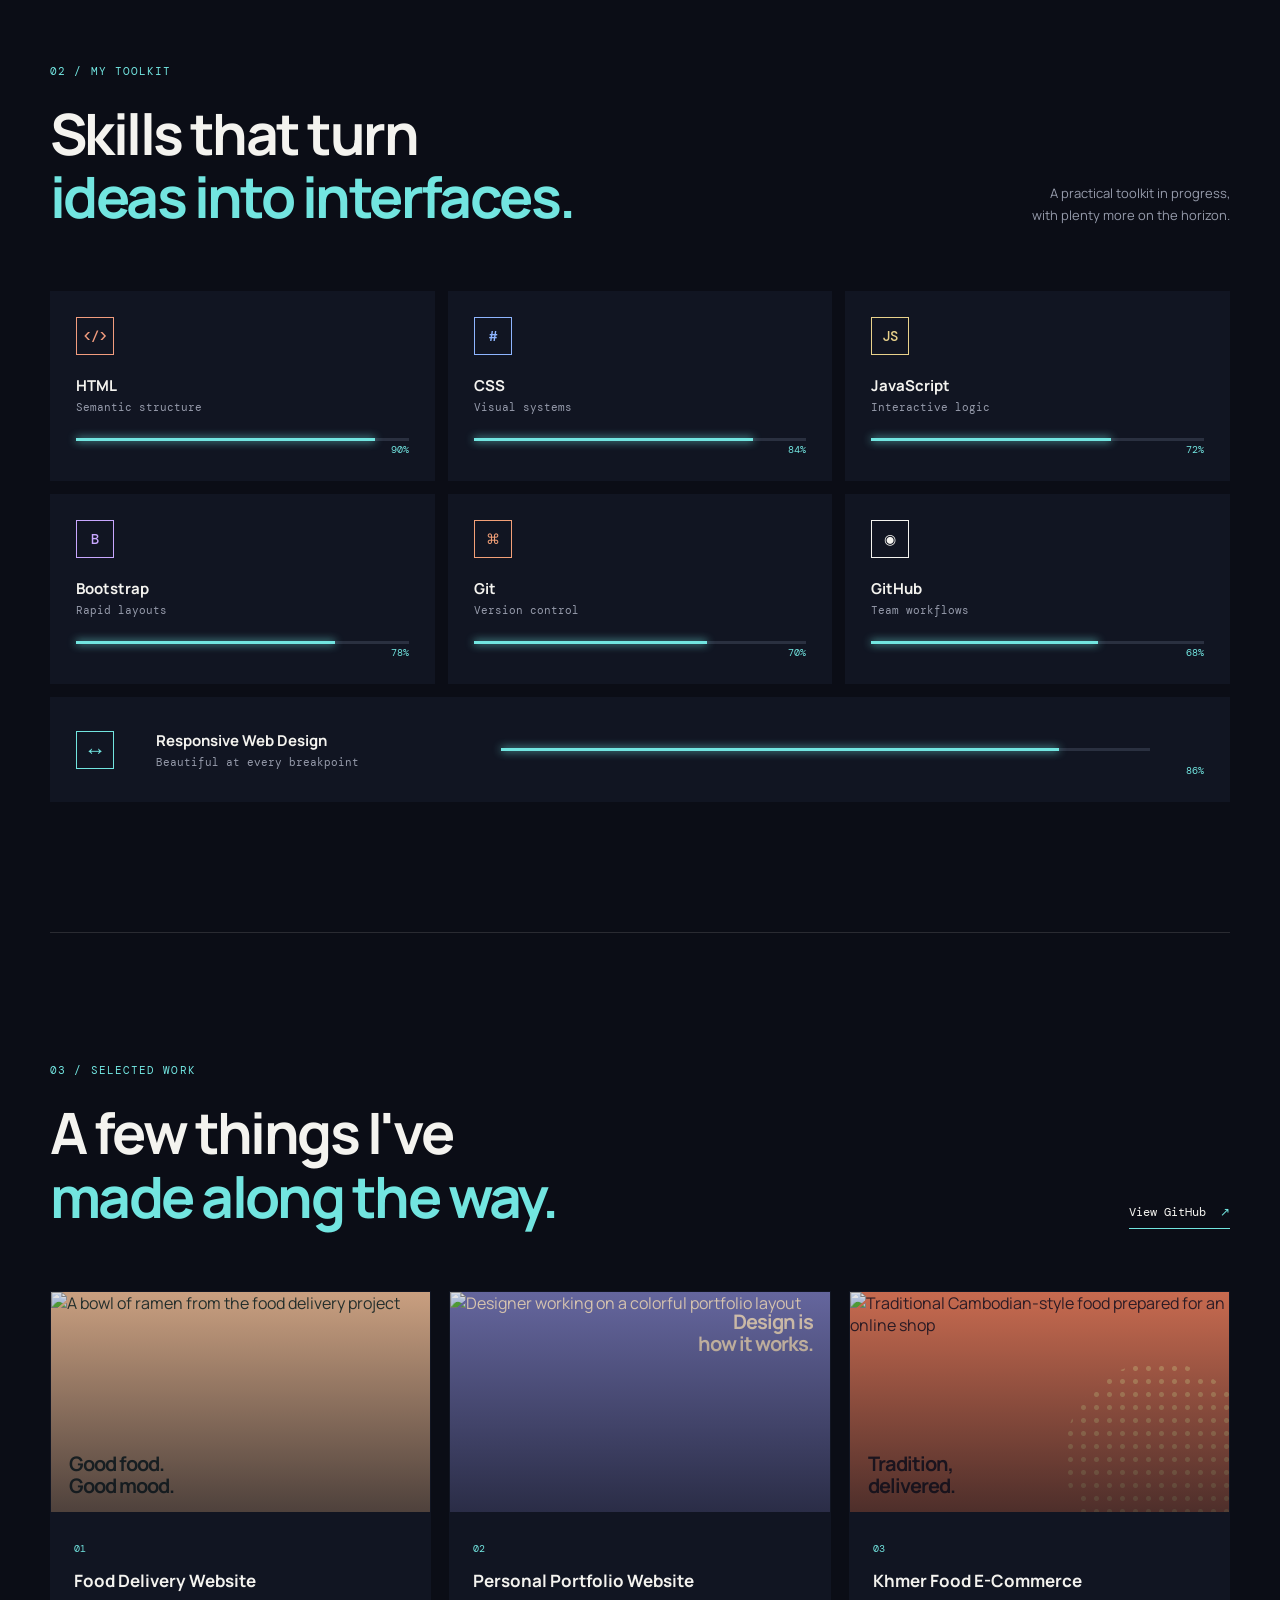
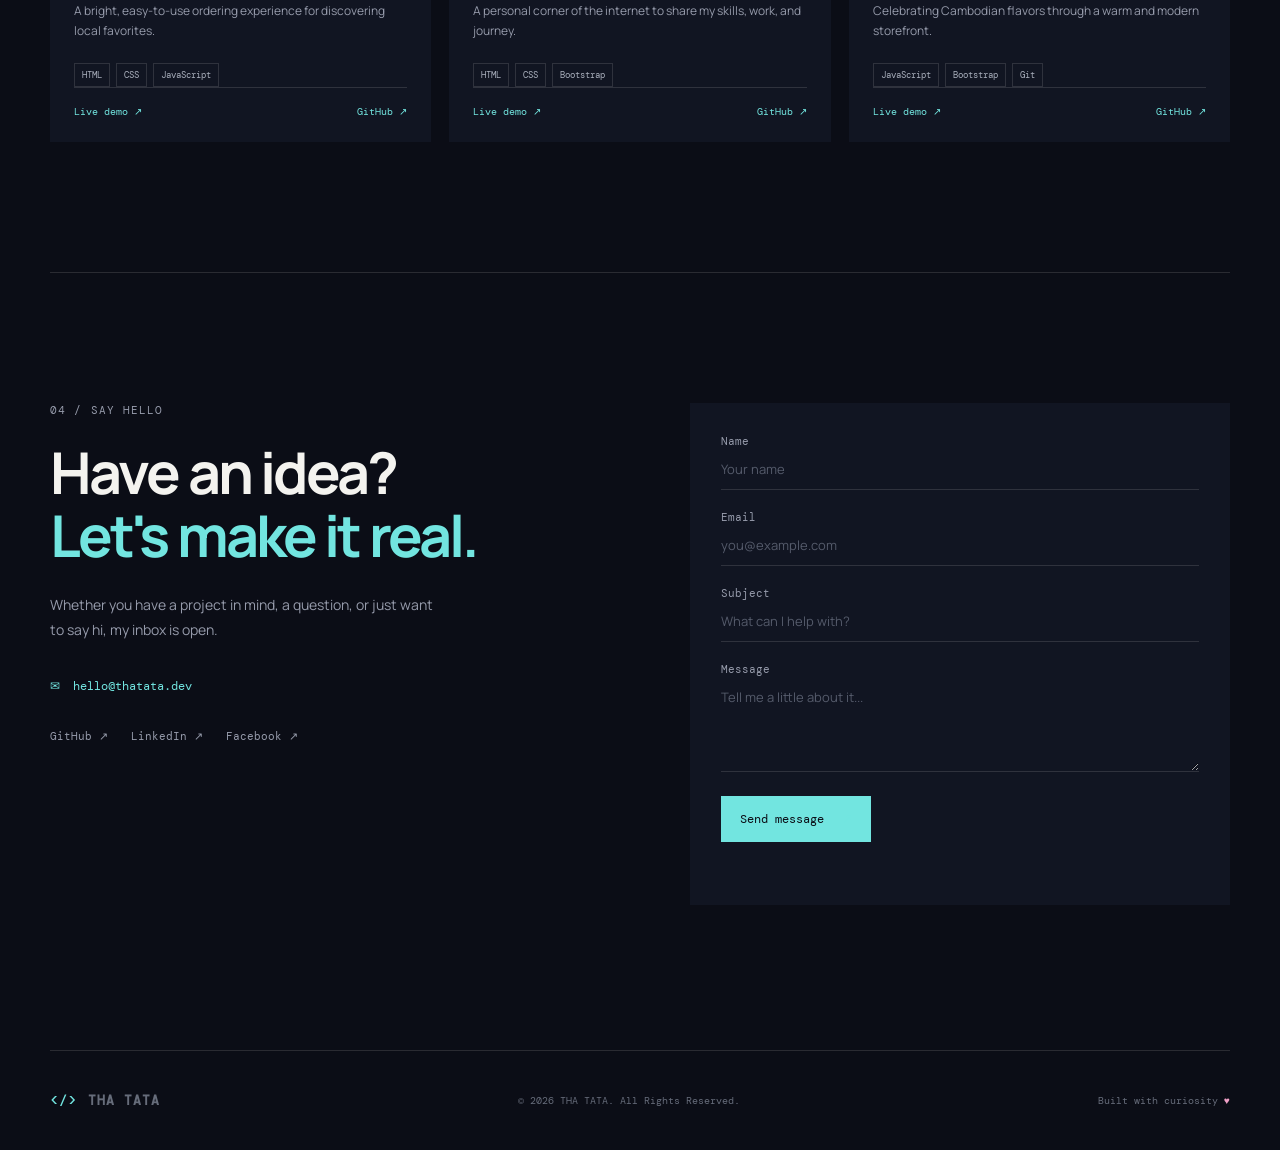
==== commit 49853f96: "update seo" ====
--- a/index.html
+++ b/index.html
@@ -1,16 +1,61 @@
 <!DOCTYPE html>
 <html lang="en">
+// ...existing code...
 <head>
   <meta charset="UTF-8">
   <meta name="viewport" content="width=device-width, initial-scale=1.0">
-  <meta name="description" content="THA TATA - Web Development Student and aspiring front-end developer portfolio.">
-  <title>THA TATA</title>
+
+  <title>THA TATA | Web Development Student & Front-End Developer</title>
+
+  <meta name="description" content="THA TATA is a web development student and front-end developer building responsive, modern, and user-friendly digital experiences.">
+  <meta name="keywords" content="THA TATA, web development student, front-end developer, portfolio, responsive web design, HTML, CSS, JavaScript, Cambodia developer">
+  <meta name="author" content="THA TATA">
+  <meta name="robots" content="index, follow">
+  <meta name="theme-color" content="#0d1117">
+  <link rel="canonical" href="https://tata-tha.vercel.app/">
+
+  <meta property="og:title" content="THA TATA | Web Development Student & Front-End Developer">
+  <meta property="og:description" content="Portfolio website of THA TATA, a web development student focused on clean code, responsive design, and modern user experiences.">
+  <meta property="og:type" content="website">
+  <meta property="og:url" content="https://tata-tha.vercel.app/">
+  <meta property="og:image" content="https://tata-tha.vercel.app/img/picter.jpg">
+  <meta property="og:site_name" content="THA TATA">
+
+  <meta name="twitter:card" content="summary_large_image">
+  <meta name="twitter:title" content="THA TATA | Web Development Student & Front-End Developer">
+  <meta name="twitter:description" content="Portfolio website of THA TATA, a web development student focused on responsive websites and clean digital experiences.">
+  <meta name="twitter:image" content="https://tata-tha.vercel.app/img/picter.jpg">
+
+  <script type="application/ld+json">
+    {
+      "@context": "https://schema.org",
+      "@type": "Person",
+      "name": "THA TATA",
+      "jobTitle": "Web Development Student",
+      "url": "https://tata-tha.vercel.app/",
+      "sameAs": [
+        "https://github.com/",
+        "https://linkedin.com/",
+        "https://facebook.com/"
+      ],
+      "knowsAbout": [
+        "HTML",
+        "CSS",
+        "JavaScript",
+        "Responsive Design",
+        "Front-End Development"
+      ]
+    }
+  </script>
+
+  <meta name="google-site-verification" content="SxsVeBdq_ehCectCloHeXul_svuyz2scwC3Cc-6Xpy0">
+
   <link rel="preconnect" href="https://fonts.googleapis.com">
   <link rel="preconnect" href="https://fonts.gstatic.com" crossorigin>
   <link href="https://fonts.googleapis.com/css2?family=DM+Mono:wght@400;500&family=Manrope:wght@400;500;600;700;800&display=swap" rel="stylesheet">
   <link rel="stylesheet" href="style.css">
-  <meta name="google-site-verification" content="SxsVeBdq_ehCectCloHeXul_svuyz2scwC3Cc-6Xpy0" />
 </head>
+// ...existing code...
 <body>
   <div class="site-noise" aria-hidden="true"></div>
   <div class="code-rain" aria-hidden="true"><span>&lt;section&gt;</span><span>const craft = () =&gt;</span><span>{ responsive: true }</span><span>npm run create</span><span>&lt;/&gt;</span><span>[ user.firstName ]</span></div>
